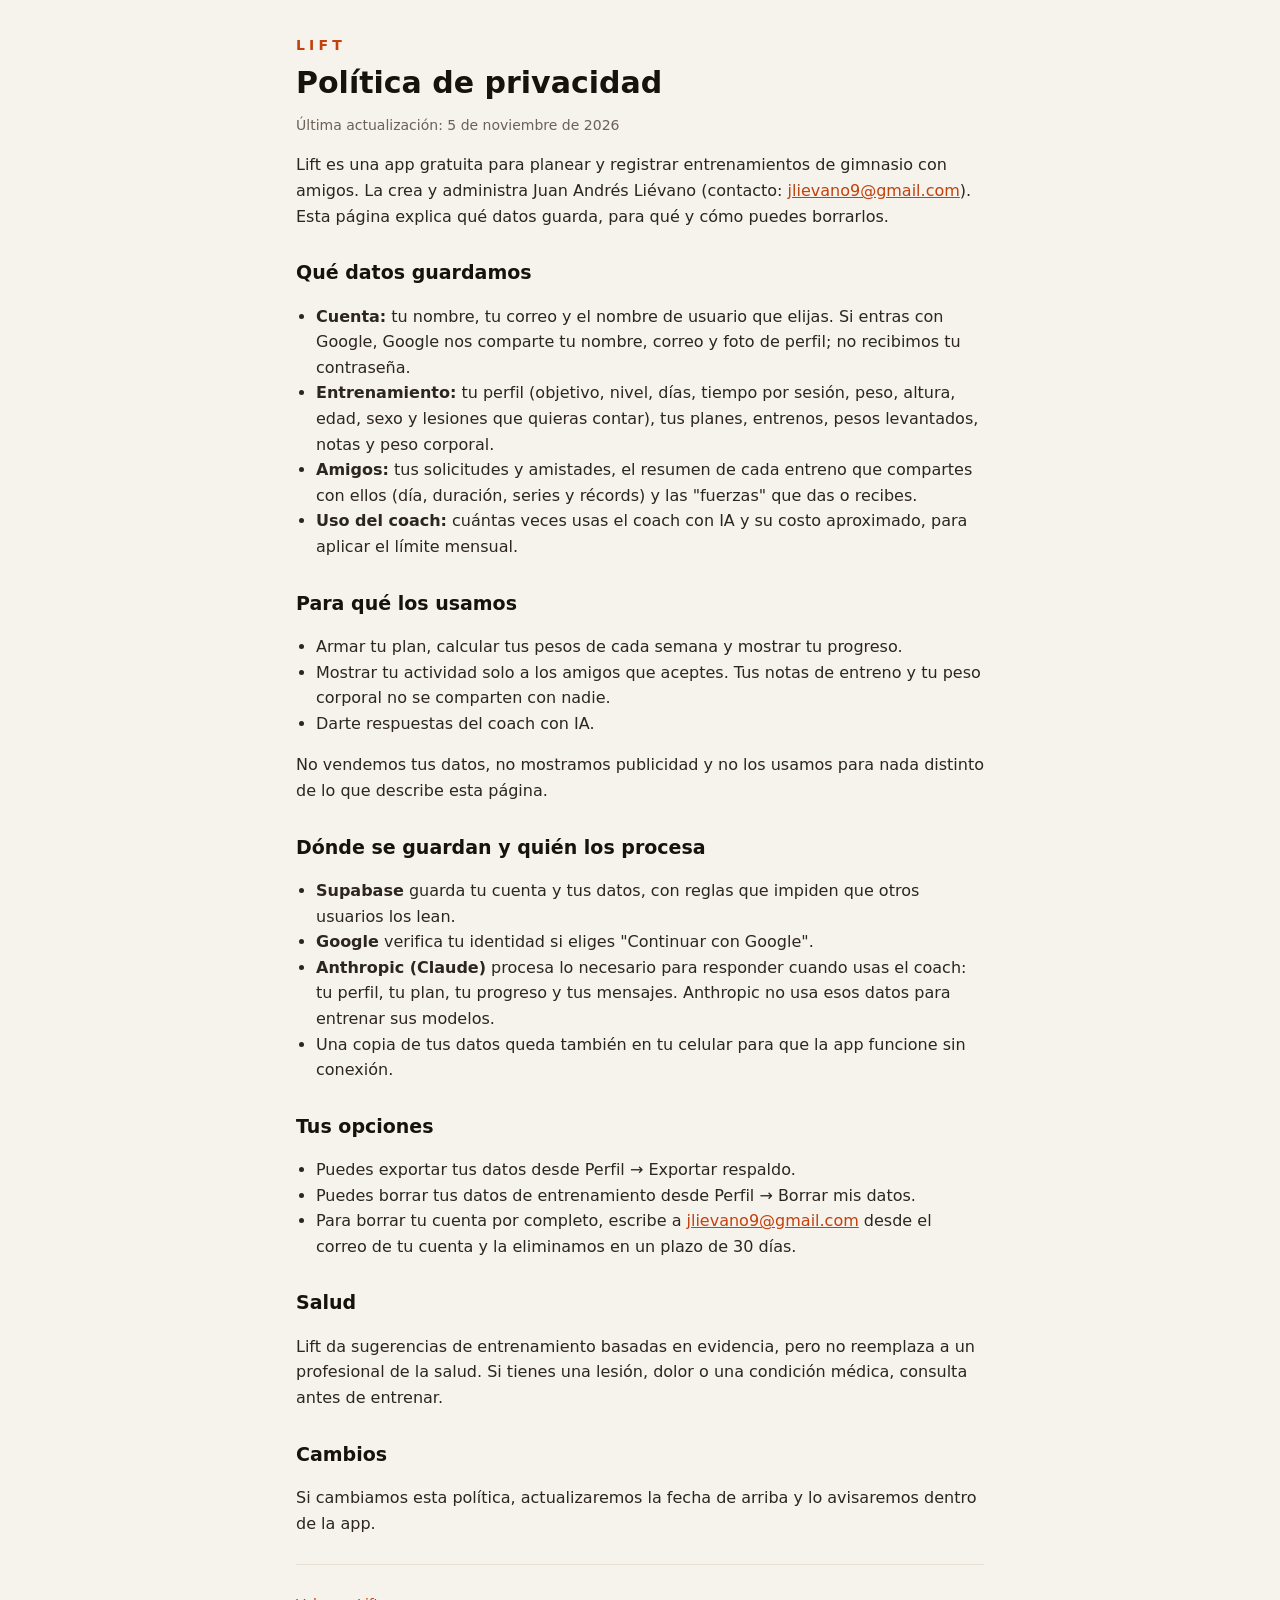
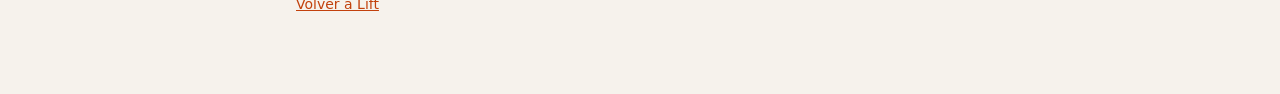
==== privacidad.html @ 0f45bb0a "Agrega la política de privacidad de Lift Co-Authored-By: Claude Opus 5.5 <noreply@anthropic.com>" ====
<!doctype html>
<html lang="es">
<head>
  <meta charset="utf-8">
  <meta name="viewport" content="width=device-width, initial-scale=1">
  <title>Política de privacidad · Lift</title>
  <meta name="description" content="Qué datos guarda Lift, para qué y cómo borrarlos.">
  <link rel="icon" href="icons/icon.svg" type="image/svg+xml">
  <style>
    :root { --bg: #f6f2ec; --ink: #17120e; --muted: #6b6259; --accent: #c2410c; --line: #e6ded3; }
    * { box-sizing: border-box; }
    body { margin: 0; background: var(--bg); color: var(--ink); font: 16px/1.6 system-ui, -apple-system, "Segoe UI", Roboto, sans-serif; }
    main { max-width: 720px; margin: 0 auto; padding: 32px 16px 64px; }
    h1 { font-size: 30px; line-height: 1.15; margin: 8px 0 4px; }
    h2 { font-size: 19px; margin: 28px 0 6px; }
    p, li { color: #2c2520; }
    ul { padding-left: 20px; }
    .muted { color: var(--muted); font-size: 14px; }
    a { color: var(--accent); }
    .logo { font-weight: 800; letter-spacing: .3em; text-transform: uppercase; color: var(--accent); font-size: 14px; text-decoration: none; }
    hr { border: 0; border-top: 1px solid var(--line); margin: 28px 0; }
  </style>
</head>
<body>
<main>
  <a class="logo" href="./">Lift</a>
  <h1>Política de privacidad</h1>
  <p class="muted">Última actualización: 5 de noviembre de 2026</p>

  <p>Lift es una app gratuita para planear y registrar entrenamientos de gimnasio con amigos. La crea y administra Juan Andrés Liévano (contacto: <a href="mailto:jlievano9@gmail.com">jlievano9@gmail.com</a>). Esta página explica qué datos guarda, para qué y cómo puedes borrarlos.</p>

  <h2>Qué datos guardamos</h2>
  <ul>
    <li><b>Cuenta:</b> tu nombre, tu correo y el nombre de usuario que elijas. Si entras con Google, Google nos comparte tu nombre, correo y foto de perfil; no recibimos tu contraseña.</li>
    <li><b>Entrenamiento:</b> tu perfil (objetivo, nivel, días, tiempo por sesión, peso, altura, edad, sexo y lesiones que quieras contar), tus planes, entrenos, pesos levantados, notas y peso corporal.</li>
    <li><b>Amigos:</b> tus solicitudes y amistades, el resumen de cada entreno que compartes con ellos (día, duración, series y récords) y las "fuerzas" que das o recibes.</li>
    <li><b>Uso del coach:</b> cuántas veces usas el coach con IA y su costo aproximado, para aplicar el límite mensual.</li>
  </ul>

  <h2>Para qué los usamos</h2>
  <ul>
    <li>Armar tu plan, calcular tus pesos de cada semana y mostrar tu progreso.</li>
    <li>Mostrar tu actividad solo a los amigos que aceptes. Tus notas de entreno y tu peso corporal no se comparten con nadie.</li>
    <li>Darte respuestas del coach con IA.</li>
  </ul>
  <p>No vendemos tus datos, no mostramos publicidad y no los usamos para nada distinto de lo que describe esta página.</p>

  <h2>Dónde se guardan y quién los procesa</h2>
  <ul>
    <li><b>Supabase</b> guarda tu cuenta y tus datos, con reglas que impiden que otros usuarios los lean.</li>
    <li><b>Google</b> verifica tu identidad si eliges "Continuar con Google".</li>
    <li><b>Anthropic (Claude)</b> procesa lo necesario para responder cuando usas el coach: tu perfil, tu plan, tu progreso y tus mensajes. Anthropic no usa esos datos para entrenar sus modelos.</li>
    <li>Una copia de tus datos queda también en tu celular para que la app funcione sin conexión.</li>
  </ul>

  <h2>Tus opciones</h2>
  <ul>
    <li>Puedes exportar tus datos desde Perfil → Exportar respaldo.</li>
    <li>Puedes borrar tus datos de entrenamiento desde Perfil → Borrar mis datos.</li>
    <li>Para borrar tu cuenta por completo, escribe a <a href="mailto:jlievano9@gmail.com">jlievano9@gmail.com</a> desde el correo de tu cuenta y la eliminamos en un plazo de 30 días.</li>
  </ul>

  <h2>Salud</h2>
  <p>Lift da sugerencias de entrenamiento basadas en evidencia, pero no reemplaza a un profesional de la salud. Si tienes una lesión, dolor o una condición médica, consulta antes de entrenar.</p>

  <h2>Cambios</h2>
  <p>Si cambiamos esta política, actualizaremos la fecha de arriba y lo avisaremos dentro de la app.</p>

  <hr>
  <p class="muted"><a href="./">Volver a Lift</a></p>
</main>
</body>
</html>
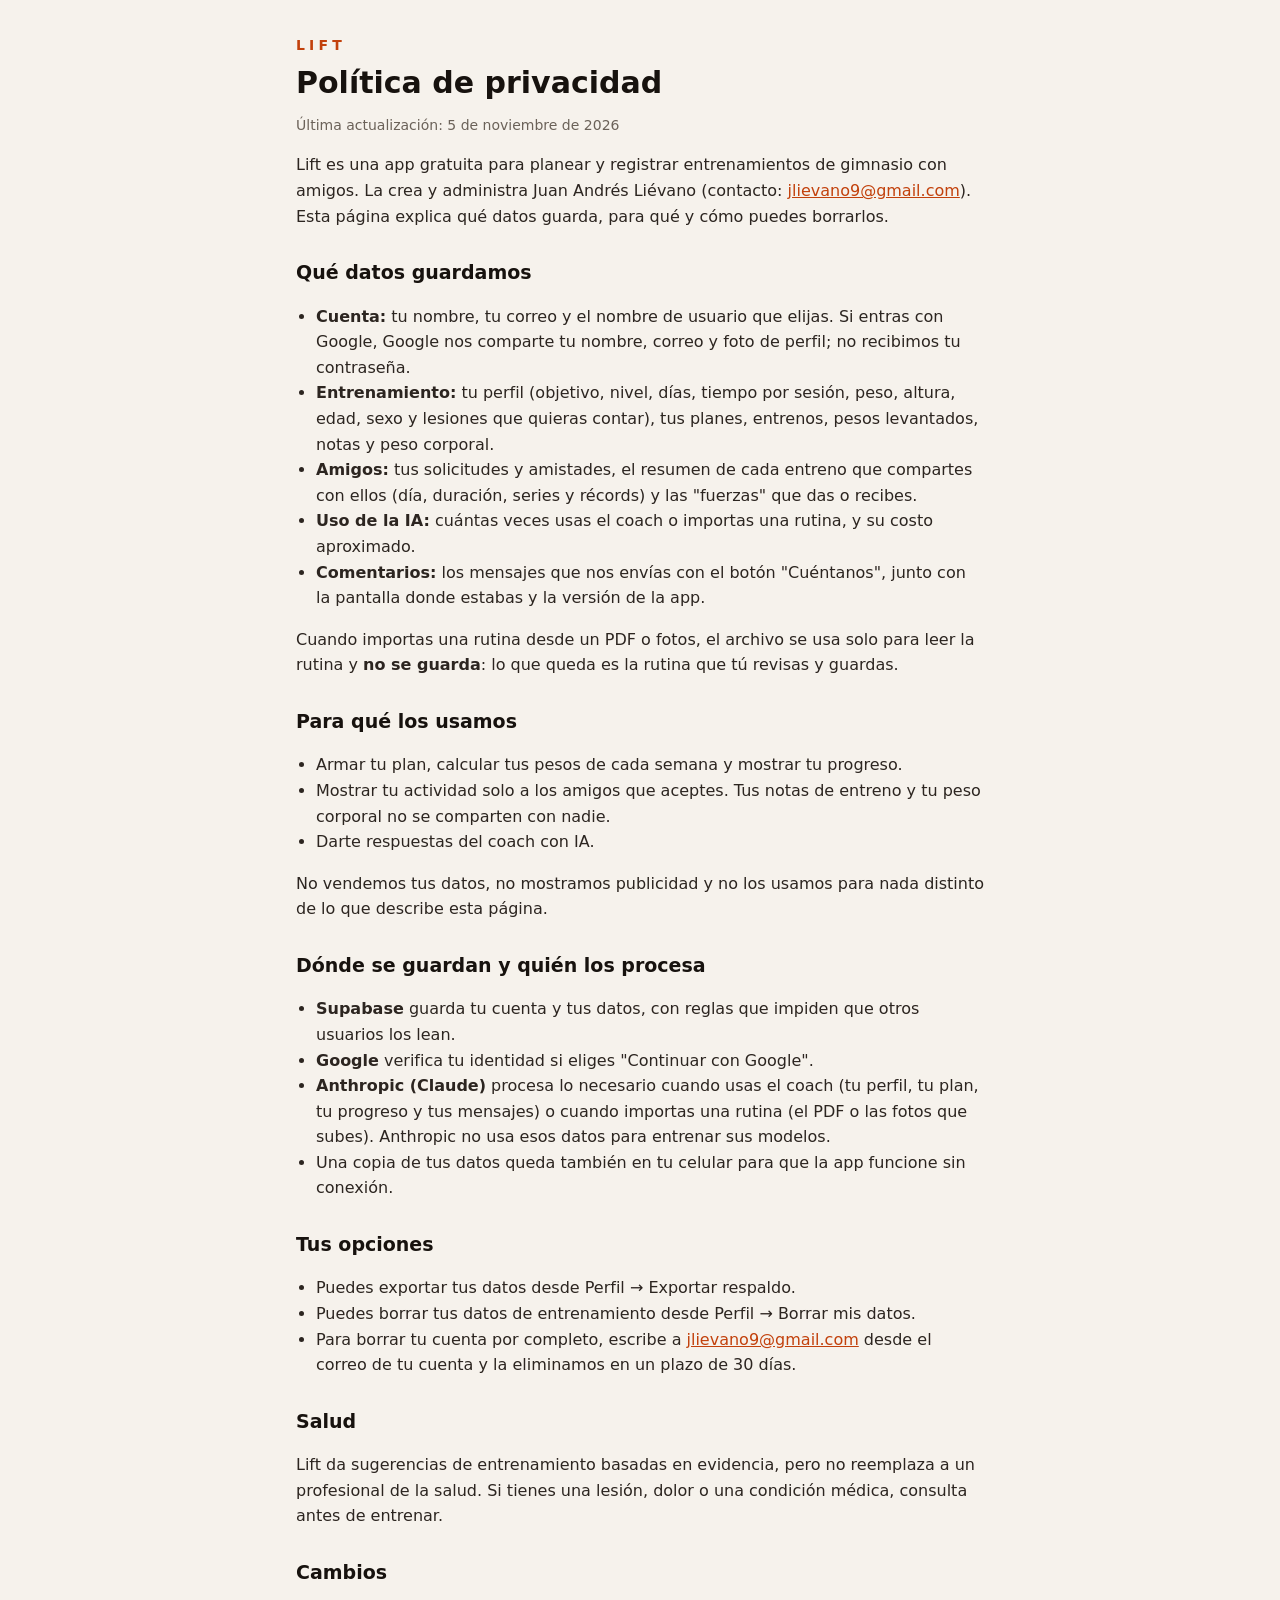
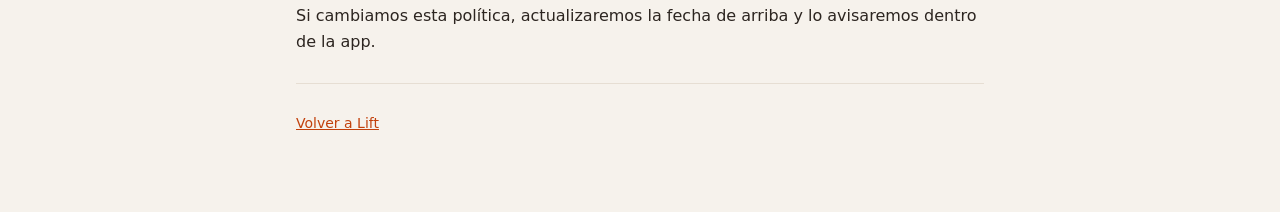
==== commit 293d4e01: "Lift v0.8: importar rutina desde PDF o fotos - Importa tu rutina desde un PDF, fotos o capturas; la " ====
--- a/privacidad.html
+++ b/privacidad.html
@@ -34,8 +34,10 @@
     <li><b>Cuenta:</b> tu nombre, tu correo y el nombre de usuario que elijas. Si entras con Google, Google nos comparte tu nombre, correo y foto de perfil; no recibimos tu contraseña.</li>
     <li><b>Entrenamiento:</b> tu perfil (objetivo, nivel, días, tiempo por sesión, peso, altura, edad, sexo y lesiones que quieras contar), tus planes, entrenos, pesos levantados, notas y peso corporal.</li>
     <li><b>Amigos:</b> tus solicitudes y amistades, el resumen de cada entreno que compartes con ellos (día, duración, series y récords) y las "fuerzas" que das o recibes.</li>
-    <li><b>Uso del coach:</b> cuántas veces usas el coach con IA y su costo aproximado, para aplicar el límite mensual.</li>
+    <li><b>Uso de la IA:</b> cuántas veces usas el coach o importas una rutina, y su costo aproximado.</li>
+    <li><b>Comentarios:</b> los mensajes que nos envías con el botón "Cuéntanos", junto con la pantalla donde estabas y la versión de la app.</li>
   </ul>
+  <p>Cuando importas una rutina desde un PDF o fotos, el archivo se usa solo para leer la rutina y <b>no se guarda</b>: lo que queda es la rutina que tú revisas y guardas.</p>
 
   <h2>Para qué los usamos</h2>
   <ul>
@@ -49,7 +51,7 @@
   <ul>
     <li><b>Supabase</b> guarda tu cuenta y tus datos, con reglas que impiden que otros usuarios los lean.</li>
     <li><b>Google</b> verifica tu identidad si eliges "Continuar con Google".</li>
-    <li><b>Anthropic (Claude)</b> procesa lo necesario para responder cuando usas el coach: tu perfil, tu plan, tu progreso y tus mensajes. Anthropic no usa esos datos para entrenar sus modelos.</li>
+    <li><b>Anthropic (Claude)</b> procesa lo necesario cuando usas el coach (tu perfil, tu plan, tu progreso y tus mensajes) o cuando importas una rutina (el PDF o las fotos que subes). Anthropic no usa esos datos para entrenar sus modelos.</li>
     <li>Una copia de tus datos queda también en tu celular para que la app funcione sin conexión.</li>
   </ul>
 
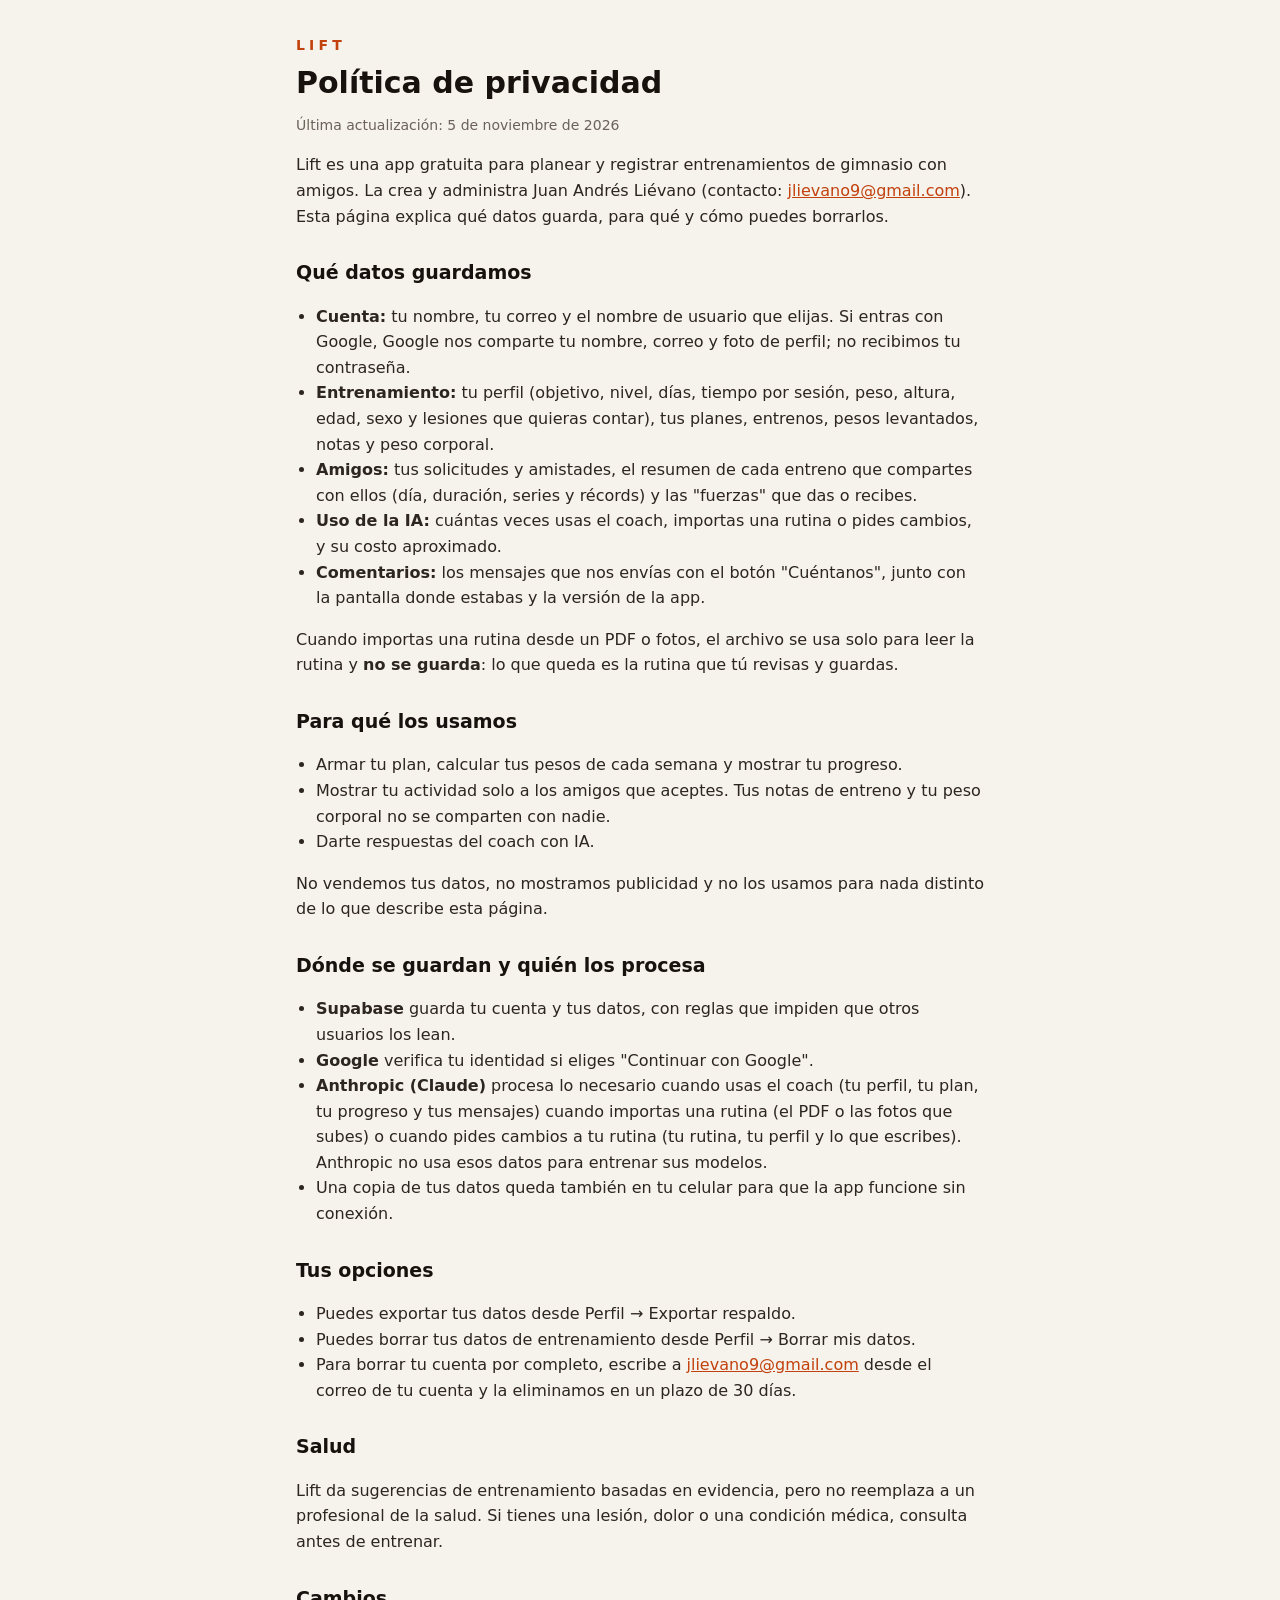
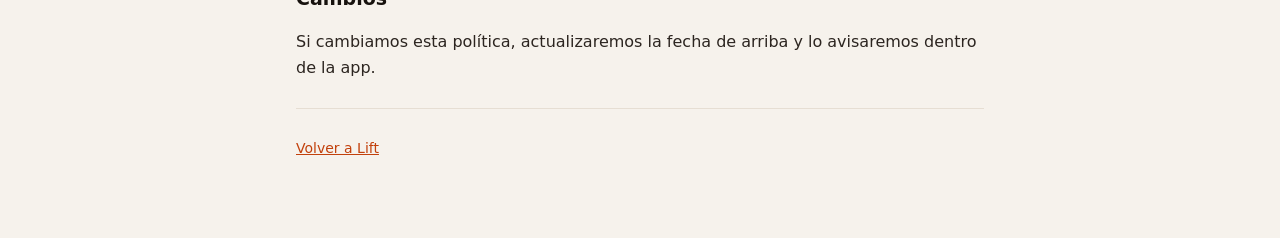
==== commit cd18e405: "Privacidad: pedir cambios a la rutina con IA Co-Authored-By: Claude Opus 5.5 <noreply@anthropic.com>" ====
--- a/privacidad.html
+++ b/privacidad.html
@@ -34,7 +34,7 @@
     <li><b>Cuenta:</b> tu nombre, tu correo y el nombre de usuario que elijas. Si entras con Google, Google nos comparte tu nombre, correo y foto de perfil; no recibimos tu contraseña.</li>
     <li><b>Entrenamiento:</b> tu perfil (objetivo, nivel, días, tiempo por sesión, peso, altura, edad, sexo y lesiones que quieras contar), tus planes, entrenos, pesos levantados, notas y peso corporal.</li>
     <li><b>Amigos:</b> tus solicitudes y amistades, el resumen de cada entreno que compartes con ellos (día, duración, series y récords) y las "fuerzas" que das o recibes.</li>
-    <li><b>Uso de la IA:</b> cuántas veces usas el coach o importas una rutina, y su costo aproximado.</li>
+    <li><b>Uso de la IA:</b> cuántas veces usas el coach, importas una rutina o pides cambios, y su costo aproximado.</li>
     <li><b>Comentarios:</b> los mensajes que nos envías con el botón "Cuéntanos", junto con la pantalla donde estabas y la versión de la app.</li>
   </ul>
   <p>Cuando importas una rutina desde un PDF o fotos, el archivo se usa solo para leer la rutina y <b>no se guarda</b>: lo que queda es la rutina que tú revisas y guardas.</p>
@@ -51,7 +51,7 @@
   <ul>
     <li><b>Supabase</b> guarda tu cuenta y tus datos, con reglas que impiden que otros usuarios los lean.</li>
     <li><b>Google</b> verifica tu identidad si eliges "Continuar con Google".</li>
-    <li><b>Anthropic (Claude)</b> procesa lo necesario cuando usas el coach (tu perfil, tu plan, tu progreso y tus mensajes) o cuando importas una rutina (el PDF o las fotos que subes). Anthropic no usa esos datos para entrenar sus modelos.</li>
+    <li><b>Anthropic (Claude)</b> procesa lo necesario cuando usas el coach (tu perfil, tu plan, tu progreso y tus mensajes) cuando importas una rutina (el PDF o las fotos que subes) o cuando pides cambios a tu rutina (tu rutina, tu perfil y lo que escribes). Anthropic no usa esos datos para entrenar sus modelos.</li>
     <li>Una copia de tus datos queda también en tu celular para que la app funcione sin conexión.</li>
   </ul>
 
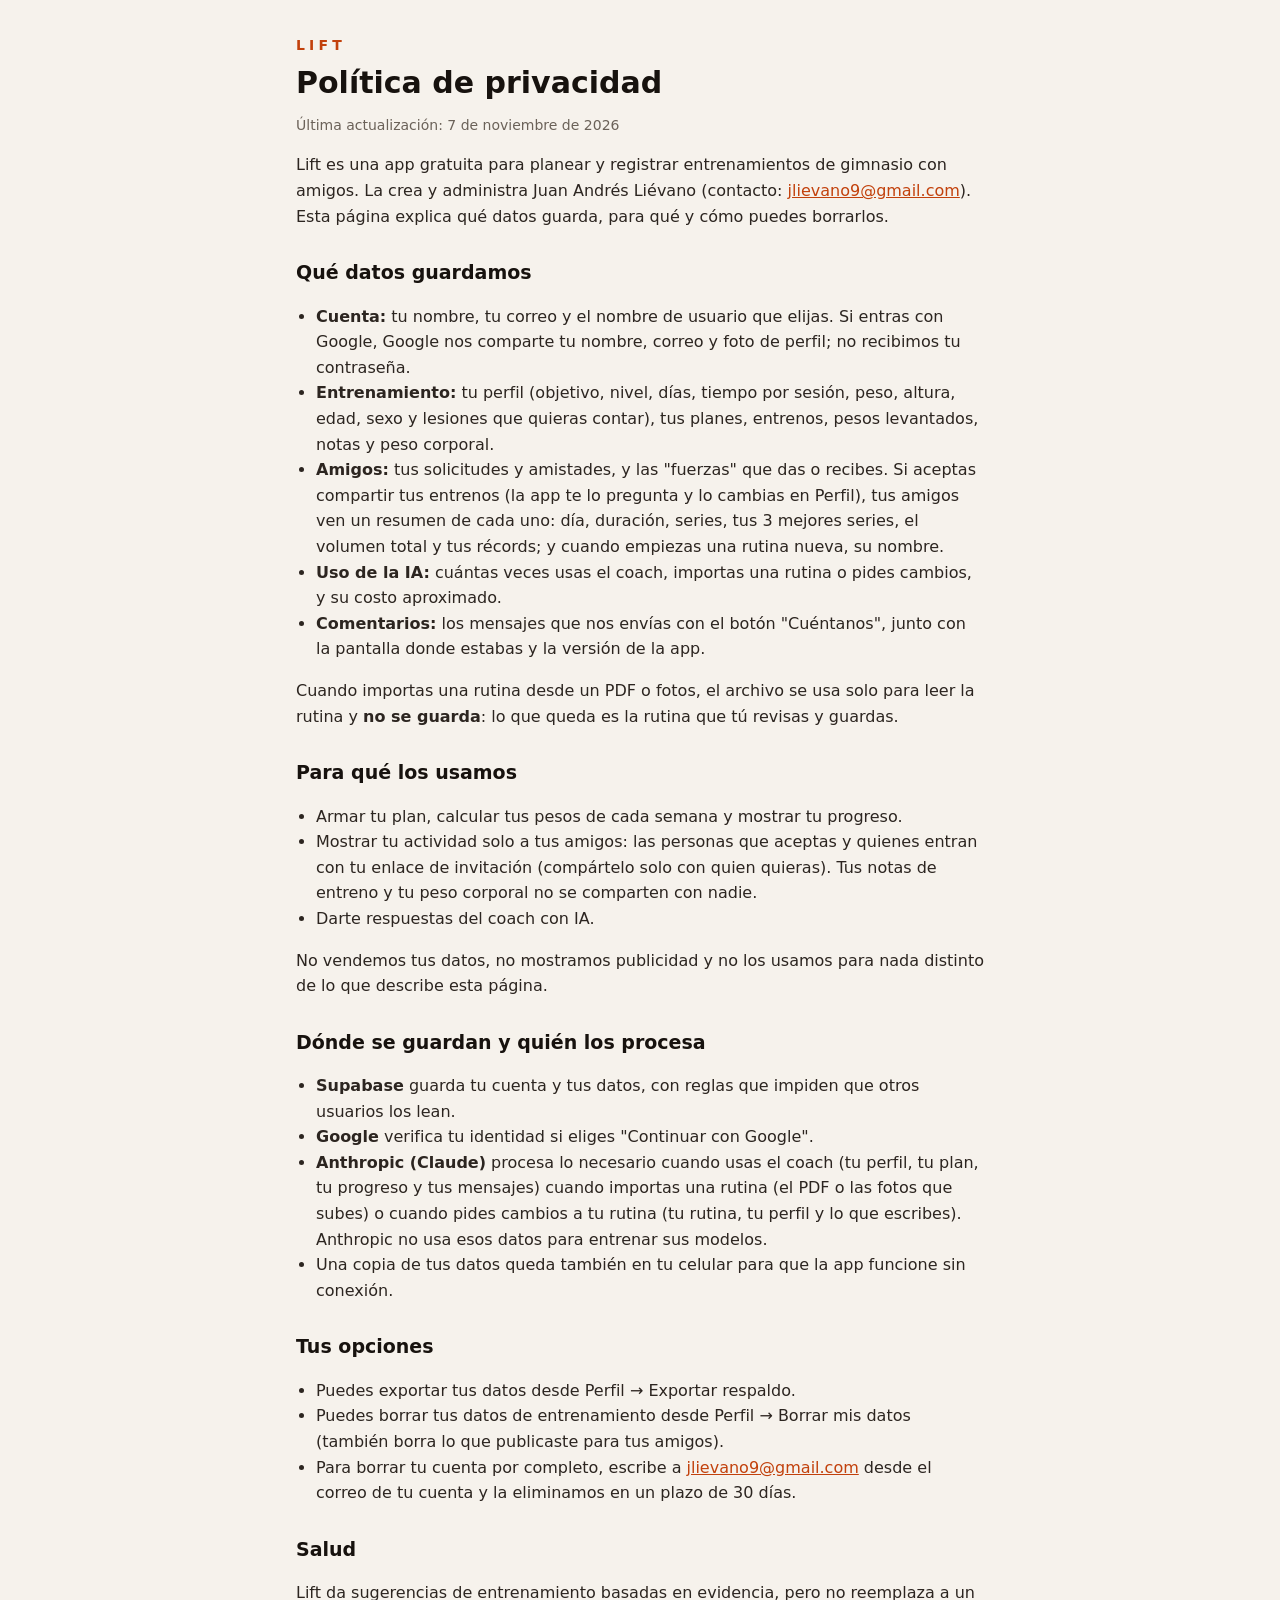
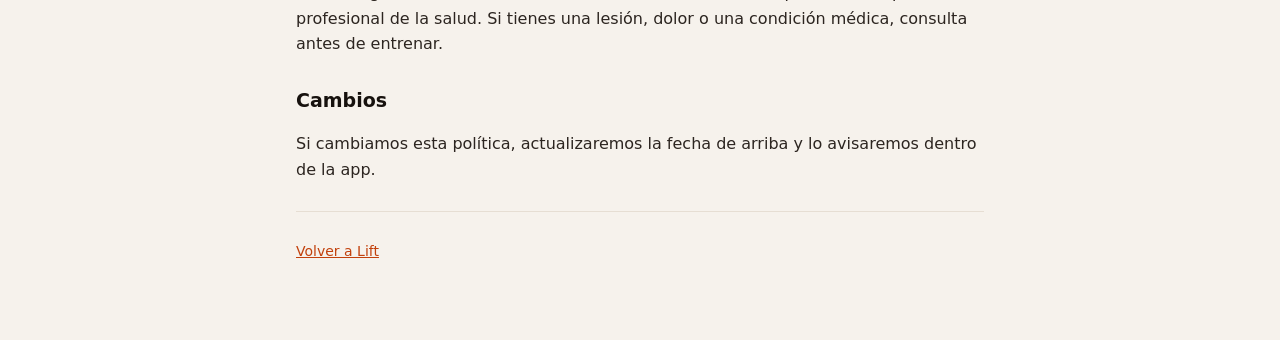
==== commit 75b04a75: "Privacidad: qué se comparte con los amigos y cómo funcionan las invitaciones Co-Authored-By: Claude " ====
--- a/privacidad.html
+++ b/privacidad.html
@@ -25,7 +25,7 @@
 <main>
   <a class="logo" href="./">Lift</a>
   <h1>Política de privacidad</h1>
-  <p class="muted">Última actualización: 5 de noviembre de 2026</p>
+  <p class="muted">Última actualización: 7 de noviembre de 2026</p>
 
   <p>Lift es una app gratuita para planear y registrar entrenamientos de gimnasio con amigos. La crea y administra Juan Andrés Liévano (contacto: <a href="mailto:jlievano9@gmail.com">jlievano9@gmail.com</a>). Esta página explica qué datos guarda, para qué y cómo puedes borrarlos.</p>
 
@@ -33,7 +33,7 @@
   <ul>
     <li><b>Cuenta:</b> tu nombre, tu correo y el nombre de usuario que elijas. Si entras con Google, Google nos comparte tu nombre, correo y foto de perfil; no recibimos tu contraseña.</li>
     <li><b>Entrenamiento:</b> tu perfil (objetivo, nivel, días, tiempo por sesión, peso, altura, edad, sexo y lesiones que quieras contar), tus planes, entrenos, pesos levantados, notas y peso corporal.</li>
-    <li><b>Amigos:</b> tus solicitudes y amistades, el resumen de cada entreno que compartes con ellos (día, duración, series y récords) y las "fuerzas" que das o recibes.</li>
+    <li><b>Amigos:</b> tus solicitudes y amistades, y las "fuerzas" que das o recibes. Si aceptas compartir tus entrenos (la app te lo pregunta y lo cambias en Perfil), tus amigos ven un resumen de cada uno: día, duración, series, tus 3 mejores series, el volumen total y tus récords; y cuando empiezas una rutina nueva, su nombre.</li>
     <li><b>Uso de la IA:</b> cuántas veces usas el coach, importas una rutina o pides cambios, y su costo aproximado.</li>
     <li><b>Comentarios:</b> los mensajes que nos envías con el botón "Cuéntanos", junto con la pantalla donde estabas y la versión de la app.</li>
   </ul>
@@ -42,7 +42,7 @@
   <h2>Para qué los usamos</h2>
   <ul>
     <li>Armar tu plan, calcular tus pesos de cada semana y mostrar tu progreso.</li>
-    <li>Mostrar tu actividad solo a los amigos que aceptes. Tus notas de entreno y tu peso corporal no se comparten con nadie.</li>
+    <li>Mostrar tu actividad solo a tus amigos: las personas que aceptas y quienes entran con tu enlace de invitación (compártelo solo con quien quieras). Tus notas de entreno y tu peso corporal no se comparten con nadie.</li>
     <li>Darte respuestas del coach con IA.</li>
   </ul>
   <p>No vendemos tus datos, no mostramos publicidad y no los usamos para nada distinto de lo que describe esta página.</p>
@@ -58,7 +58,7 @@
   <h2>Tus opciones</h2>
   <ul>
     <li>Puedes exportar tus datos desde Perfil → Exportar respaldo.</li>
-    <li>Puedes borrar tus datos de entrenamiento desde Perfil → Borrar mis datos.</li>
+    <li>Puedes borrar tus datos de entrenamiento desde Perfil → Borrar mis datos (también borra lo que publicaste para tus amigos).</li>
     <li>Para borrar tu cuenta por completo, escribe a <a href="mailto:jlievano9@gmail.com">jlievano9@gmail.com</a> desde el correo de tu cuenta y la eliminamos en un plazo de 30 días.</li>
   </ul>
 
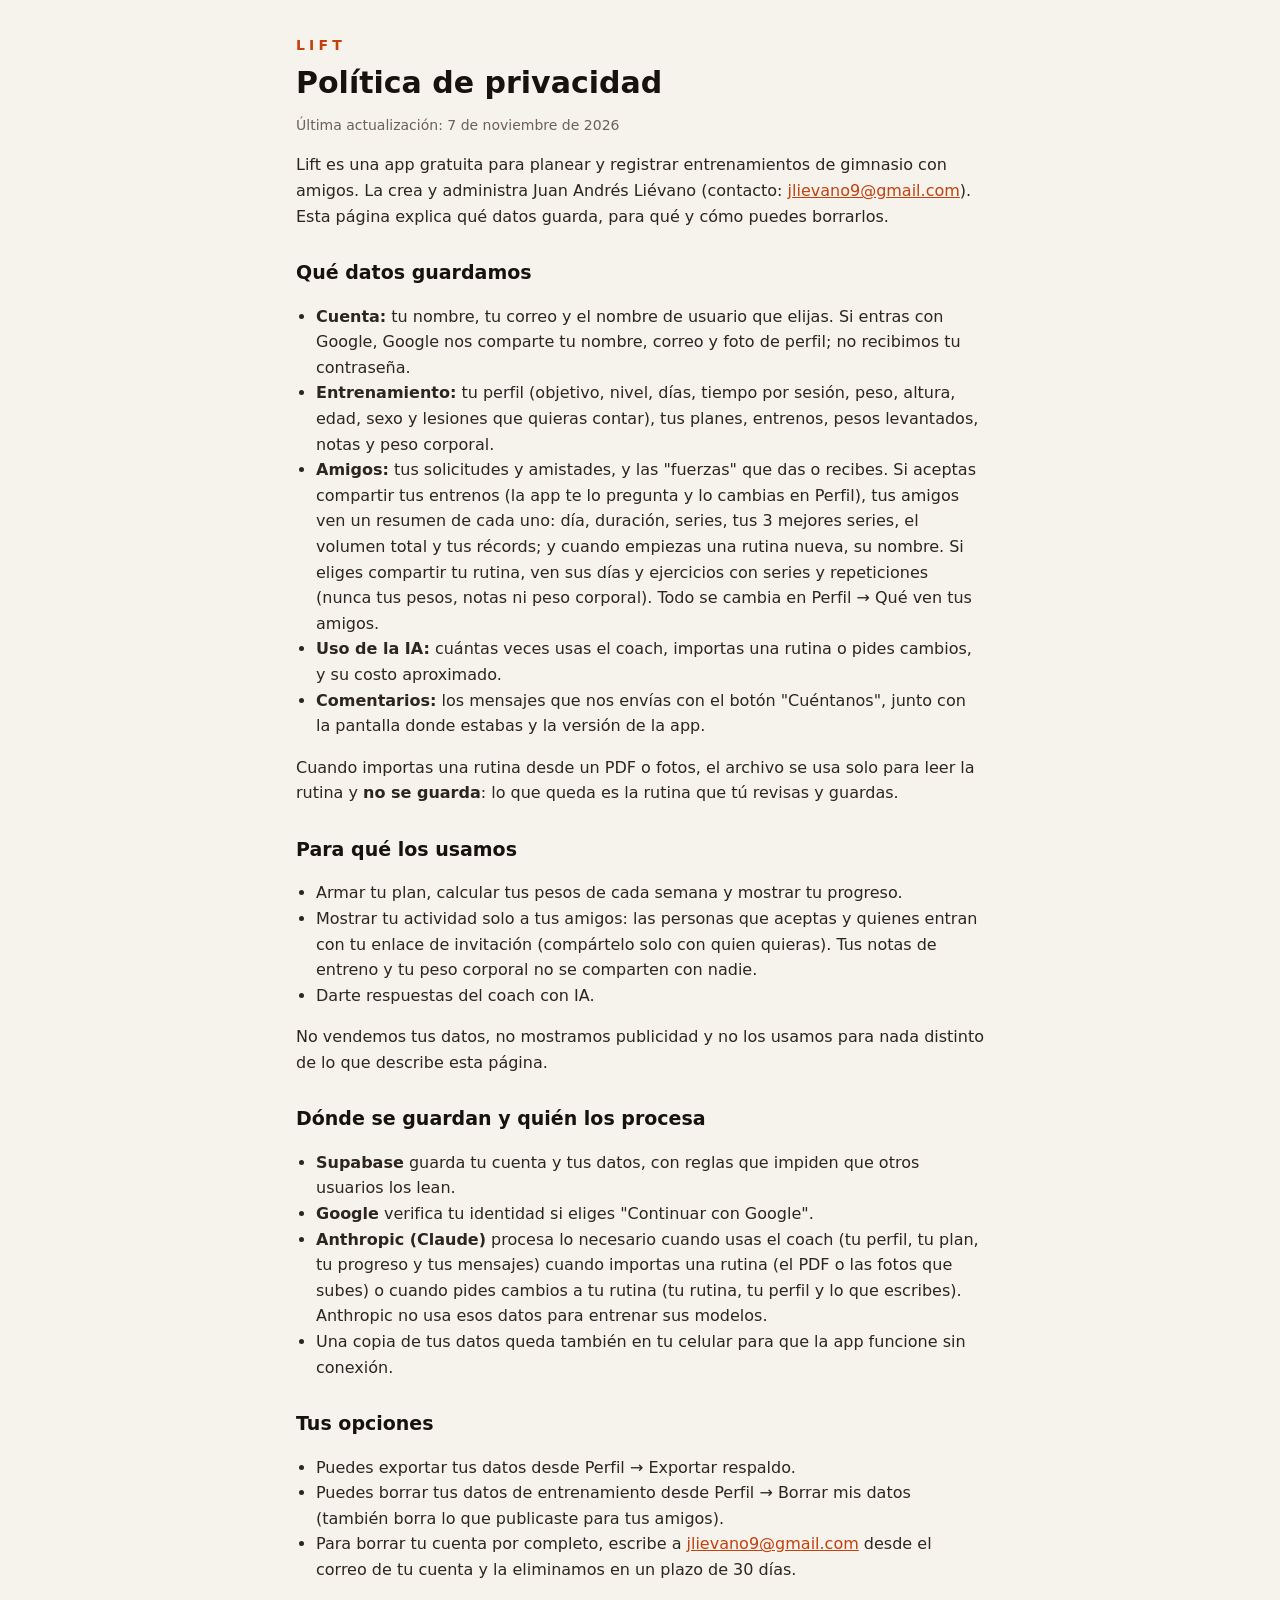
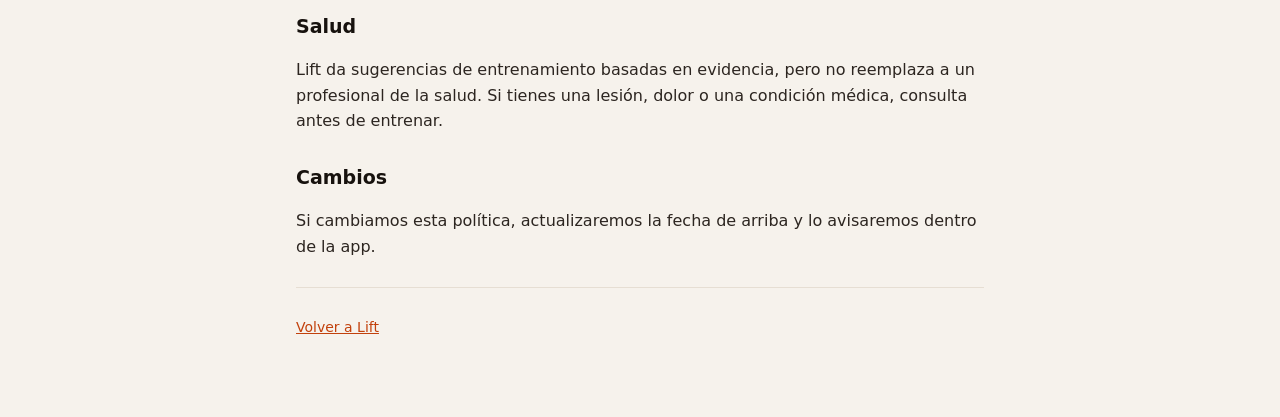
==== commit 0459ccf4: "Amigos: avance y rutina de cada amigo, qué compartir, textos claros y guía para instalar en iPhone C" ====
--- a/privacidad.html
+++ b/privacidad.html
@@ -33,7 +33,7 @@
   <ul>
     <li><b>Cuenta:</b> tu nombre, tu correo y el nombre de usuario que elijas. Si entras con Google, Google nos comparte tu nombre, correo y foto de perfil; no recibimos tu contraseña.</li>
     <li><b>Entrenamiento:</b> tu perfil (objetivo, nivel, días, tiempo por sesión, peso, altura, edad, sexo y lesiones que quieras contar), tus planes, entrenos, pesos levantados, notas y peso corporal.</li>
-    <li><b>Amigos:</b> tus solicitudes y amistades, y las "fuerzas" que das o recibes. Si aceptas compartir tus entrenos (la app te lo pregunta y lo cambias en Perfil), tus amigos ven un resumen de cada uno: día, duración, series, tus 3 mejores series, el volumen total y tus récords; y cuando empiezas una rutina nueva, su nombre.</li>
+    <li><b>Amigos:</b> tus solicitudes y amistades, y las "fuerzas" que das o recibes. Si aceptas compartir tus entrenos (la app te lo pregunta y lo cambias en Perfil), tus amigos ven un resumen de cada uno: día, duración, series, tus 3 mejores series, el volumen total y tus récords; y cuando empiezas una rutina nueva, su nombre. Si eliges compartir tu rutina, ven sus días y ejercicios con series y repeticiones (nunca tus pesos, notas ni peso corporal). Todo se cambia en Perfil → Qué ven tus amigos.</li>
     <li><b>Uso de la IA:</b> cuántas veces usas el coach, importas una rutina o pides cambios, y su costo aproximado.</li>
     <li><b>Comentarios:</b> los mensajes que nos envías con el botón "Cuéntanos", junto con la pantalla donde estabas y la versión de la app.</li>
   </ul>
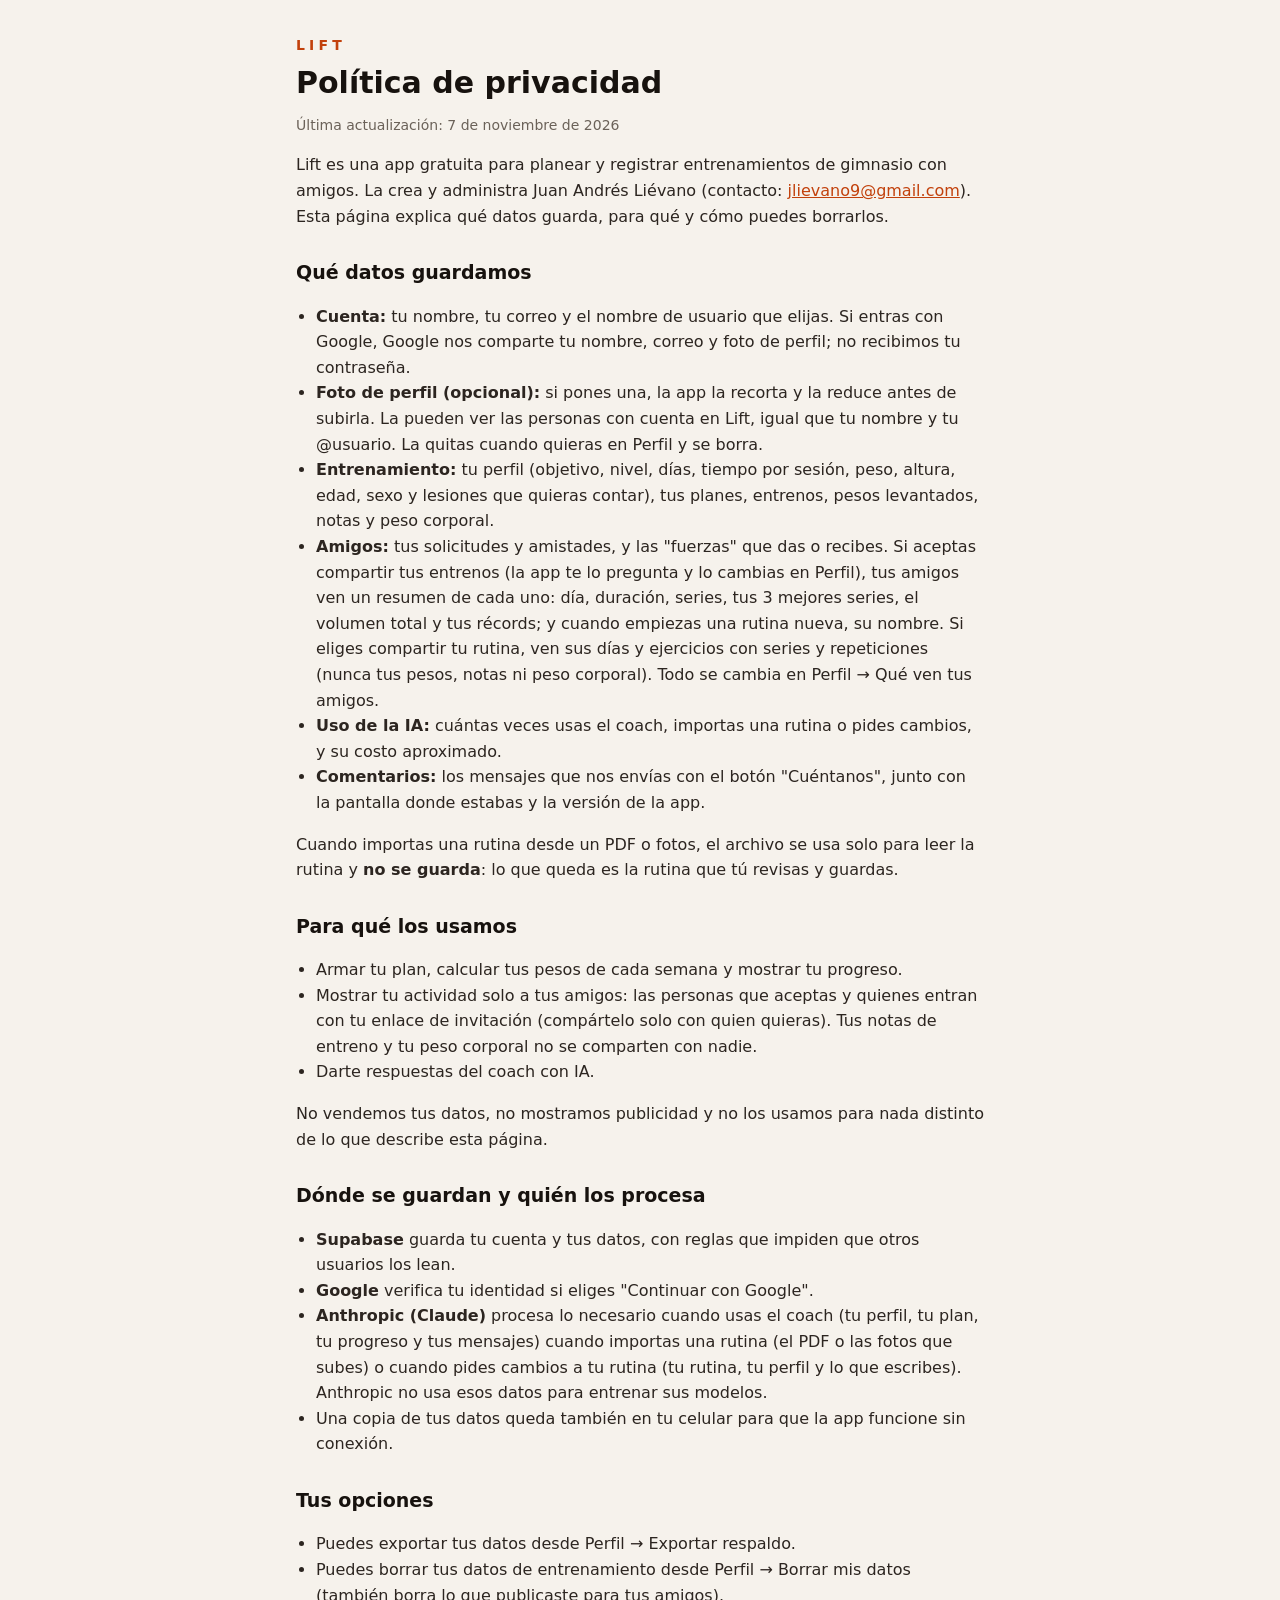
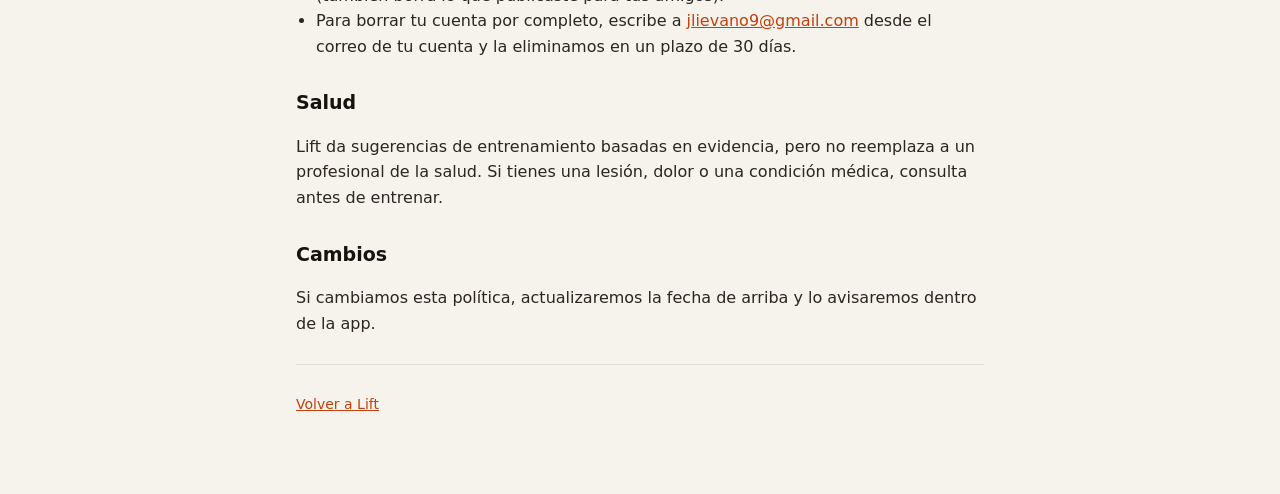
==== commit 2c31f693: "Foto de perfil; aviso de descanso en pantalla de bloqueo más claro Co-Authored-By: Claude Opus 5.5 <" ====
--- a/privacidad.html
+++ b/privacidad.html
@@ -32,6 +32,7 @@
   <h2>Qué datos guardamos</h2>
   <ul>
     <li><b>Cuenta:</b> tu nombre, tu correo y el nombre de usuario que elijas. Si entras con Google, Google nos comparte tu nombre, correo y foto de perfil; no recibimos tu contraseña.</li>
+    <li><b>Foto de perfil (opcional):</b> si pones una, la app la recorta y la reduce antes de subirla. La pueden ver las personas con cuenta en Lift, igual que tu nombre y tu @usuario. La quitas cuando quieras en Perfil y se borra.</li>
     <li><b>Entrenamiento:</b> tu perfil (objetivo, nivel, días, tiempo por sesión, peso, altura, edad, sexo y lesiones que quieras contar), tus planes, entrenos, pesos levantados, notas y peso corporal.</li>
     <li><b>Amigos:</b> tus solicitudes y amistades, y las "fuerzas" que das o recibes. Si aceptas compartir tus entrenos (la app te lo pregunta y lo cambias en Perfil), tus amigos ven un resumen de cada uno: día, duración, series, tus 3 mejores series, el volumen total y tus récords; y cuando empiezas una rutina nueva, su nombre. Si eliges compartir tu rutina, ven sus días y ejercicios con series y repeticiones (nunca tus pesos, notas ni peso corporal). Todo se cambia en Perfil → Qué ven tus amigos.</li>
     <li><b>Uso de la IA:</b> cuántas veces usas el coach, importas una rutina o pides cambios, y su costo aproximado.</li>
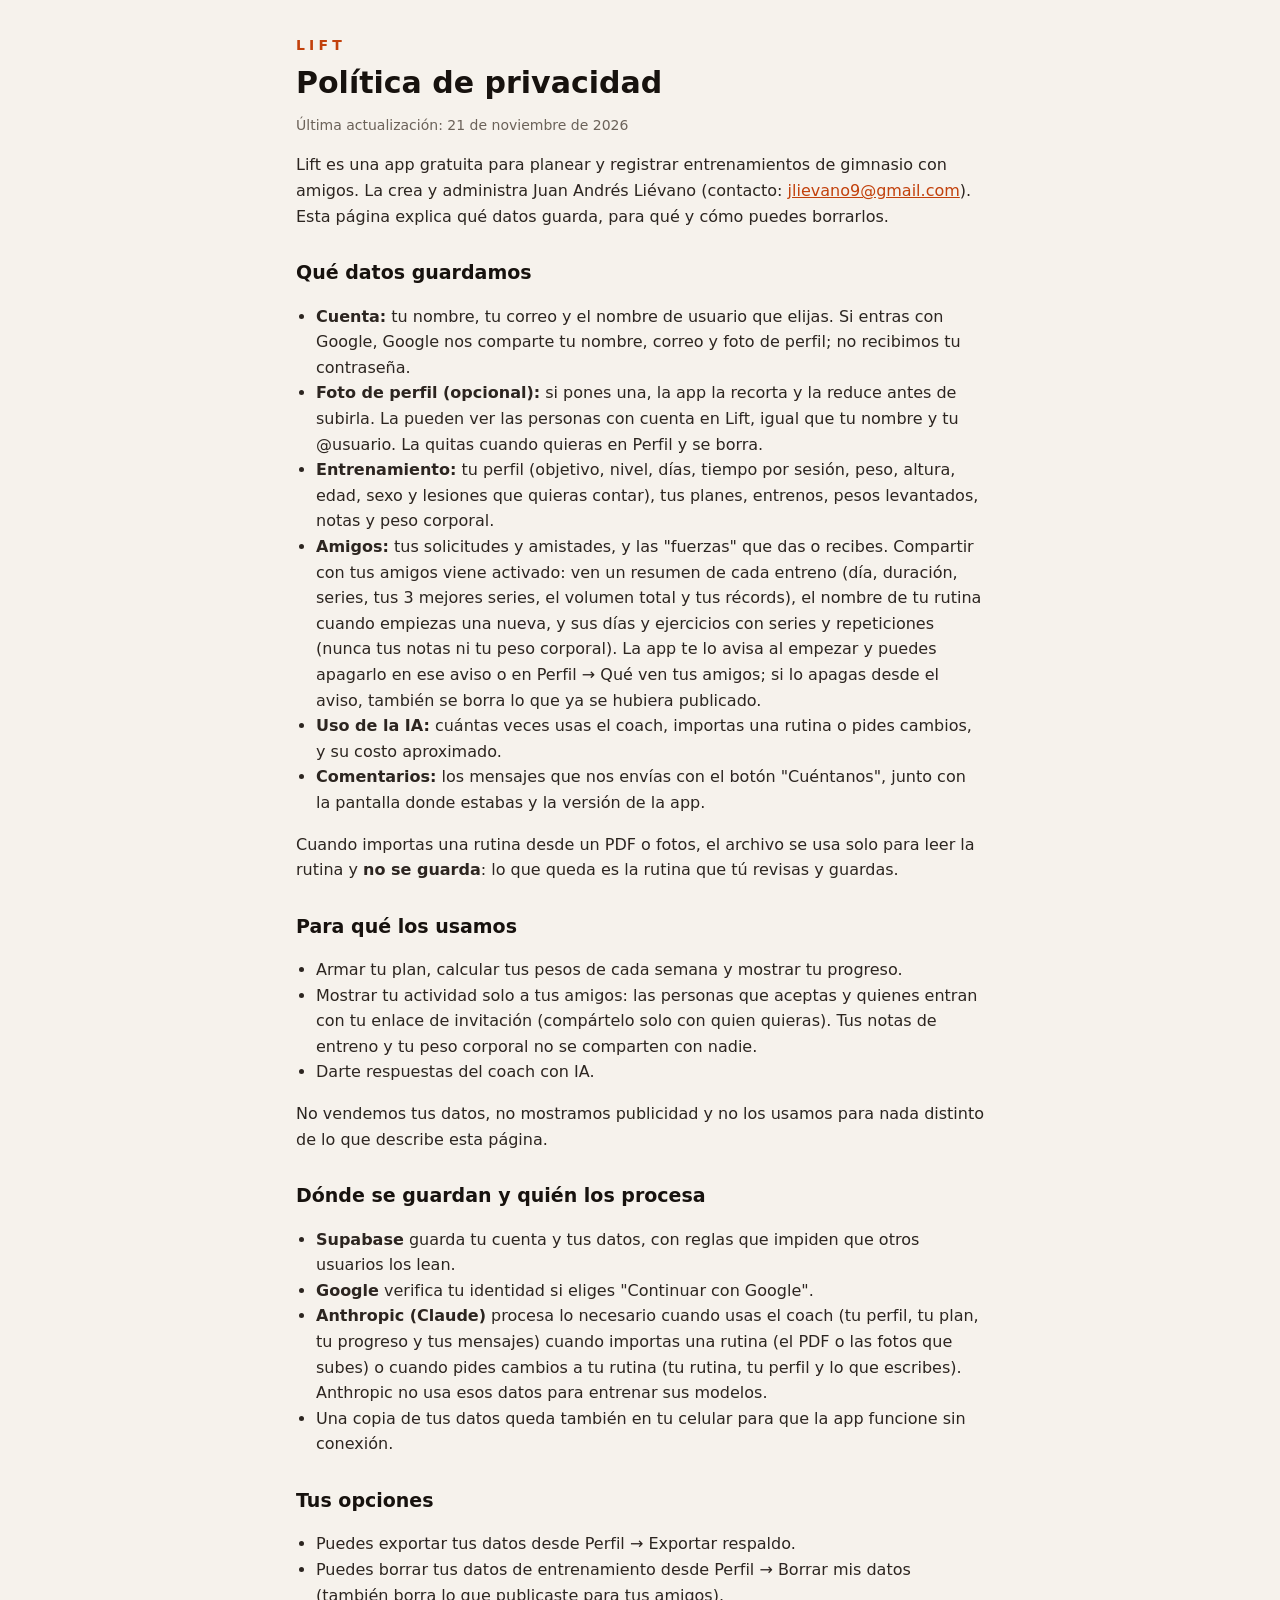
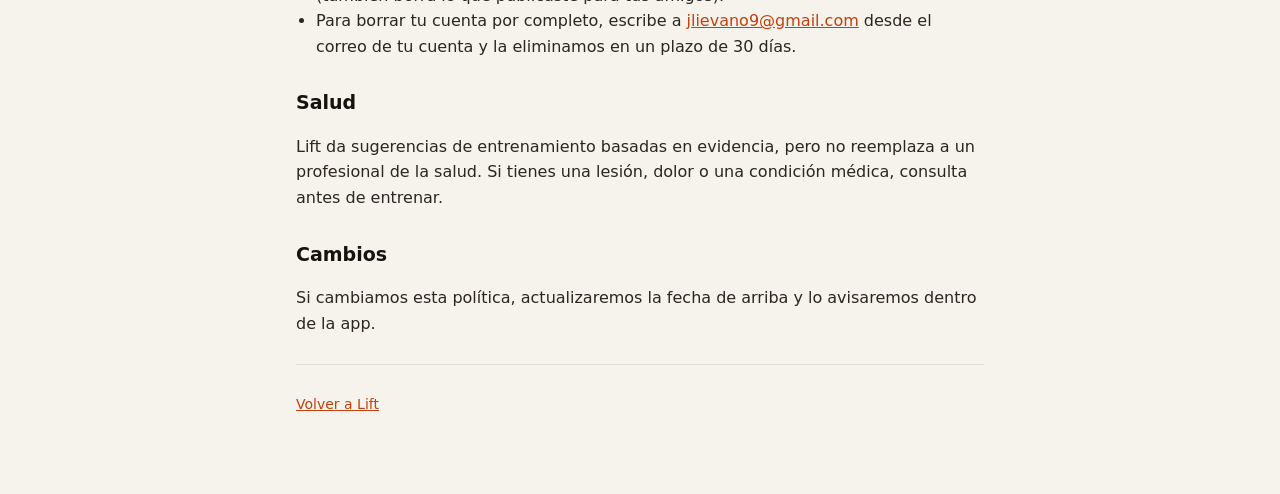
==== commit 4acfbe60: "Compartir entrenos y rutina con los amigos viene activado por defecto (v41) - Ya no se pregunta al t" ====
--- a/privacidad.html
+++ b/privacidad.html
@@ -25,7 +25,7 @@
 <main>
   <a class="logo" href="./">Lift</a>
   <h1>Política de privacidad</h1>
-  <p class="muted">Última actualización: 7 de noviembre de 2026</p>
+  <p class="muted">Última actualización: 21 de noviembre de 2026</p>
 
   <p>Lift es una app gratuita para planear y registrar entrenamientos de gimnasio con amigos. La crea y administra Juan Andrés Liévano (contacto: <a href="mailto:jlievano9@gmail.com">jlievano9@gmail.com</a>). Esta página explica qué datos guarda, para qué y cómo puedes borrarlos.</p>
 
@@ -34,7 +34,7 @@
     <li><b>Cuenta:</b> tu nombre, tu correo y el nombre de usuario que elijas. Si entras con Google, Google nos comparte tu nombre, correo y foto de perfil; no recibimos tu contraseña.</li>
     <li><b>Foto de perfil (opcional):</b> si pones una, la app la recorta y la reduce antes de subirla. La pueden ver las personas con cuenta en Lift, igual que tu nombre y tu @usuario. La quitas cuando quieras en Perfil y se borra.</li>
     <li><b>Entrenamiento:</b> tu perfil (objetivo, nivel, días, tiempo por sesión, peso, altura, edad, sexo y lesiones que quieras contar), tus planes, entrenos, pesos levantados, notas y peso corporal.</li>
-    <li><b>Amigos:</b> tus solicitudes y amistades, y las "fuerzas" que das o recibes. Si aceptas compartir tus entrenos (la app te lo pregunta y lo cambias en Perfil), tus amigos ven un resumen de cada uno: día, duración, series, tus 3 mejores series, el volumen total y tus récords; y cuando empiezas una rutina nueva, su nombre. Si eliges compartir tu rutina, ven sus días y ejercicios con series y repeticiones (nunca tus pesos, notas ni peso corporal). Todo se cambia en Perfil → Qué ven tus amigos.</li>
+    <li><b>Amigos:</b> tus solicitudes y amistades, y las "fuerzas" que das o recibes. Compartir con tus amigos viene activado: ven un resumen de cada entreno (día, duración, series, tus 3 mejores series, el volumen total y tus récords), el nombre de tu rutina cuando empiezas una nueva, y sus días y ejercicios con series y repeticiones (nunca tus notas ni tu peso corporal). La app te lo avisa al empezar y puedes apagarlo en ese aviso o en Perfil → Qué ven tus amigos; si lo apagas desde el aviso, también se borra lo que ya se hubiera publicado.</li>
     <li><b>Uso de la IA:</b> cuántas veces usas el coach, importas una rutina o pides cambios, y su costo aproximado.</li>
     <li><b>Comentarios:</b> los mensajes que nos envías con el botón "Cuéntanos", junto con la pantalla donde estabas y la versión de la app.</li>
   </ul>
